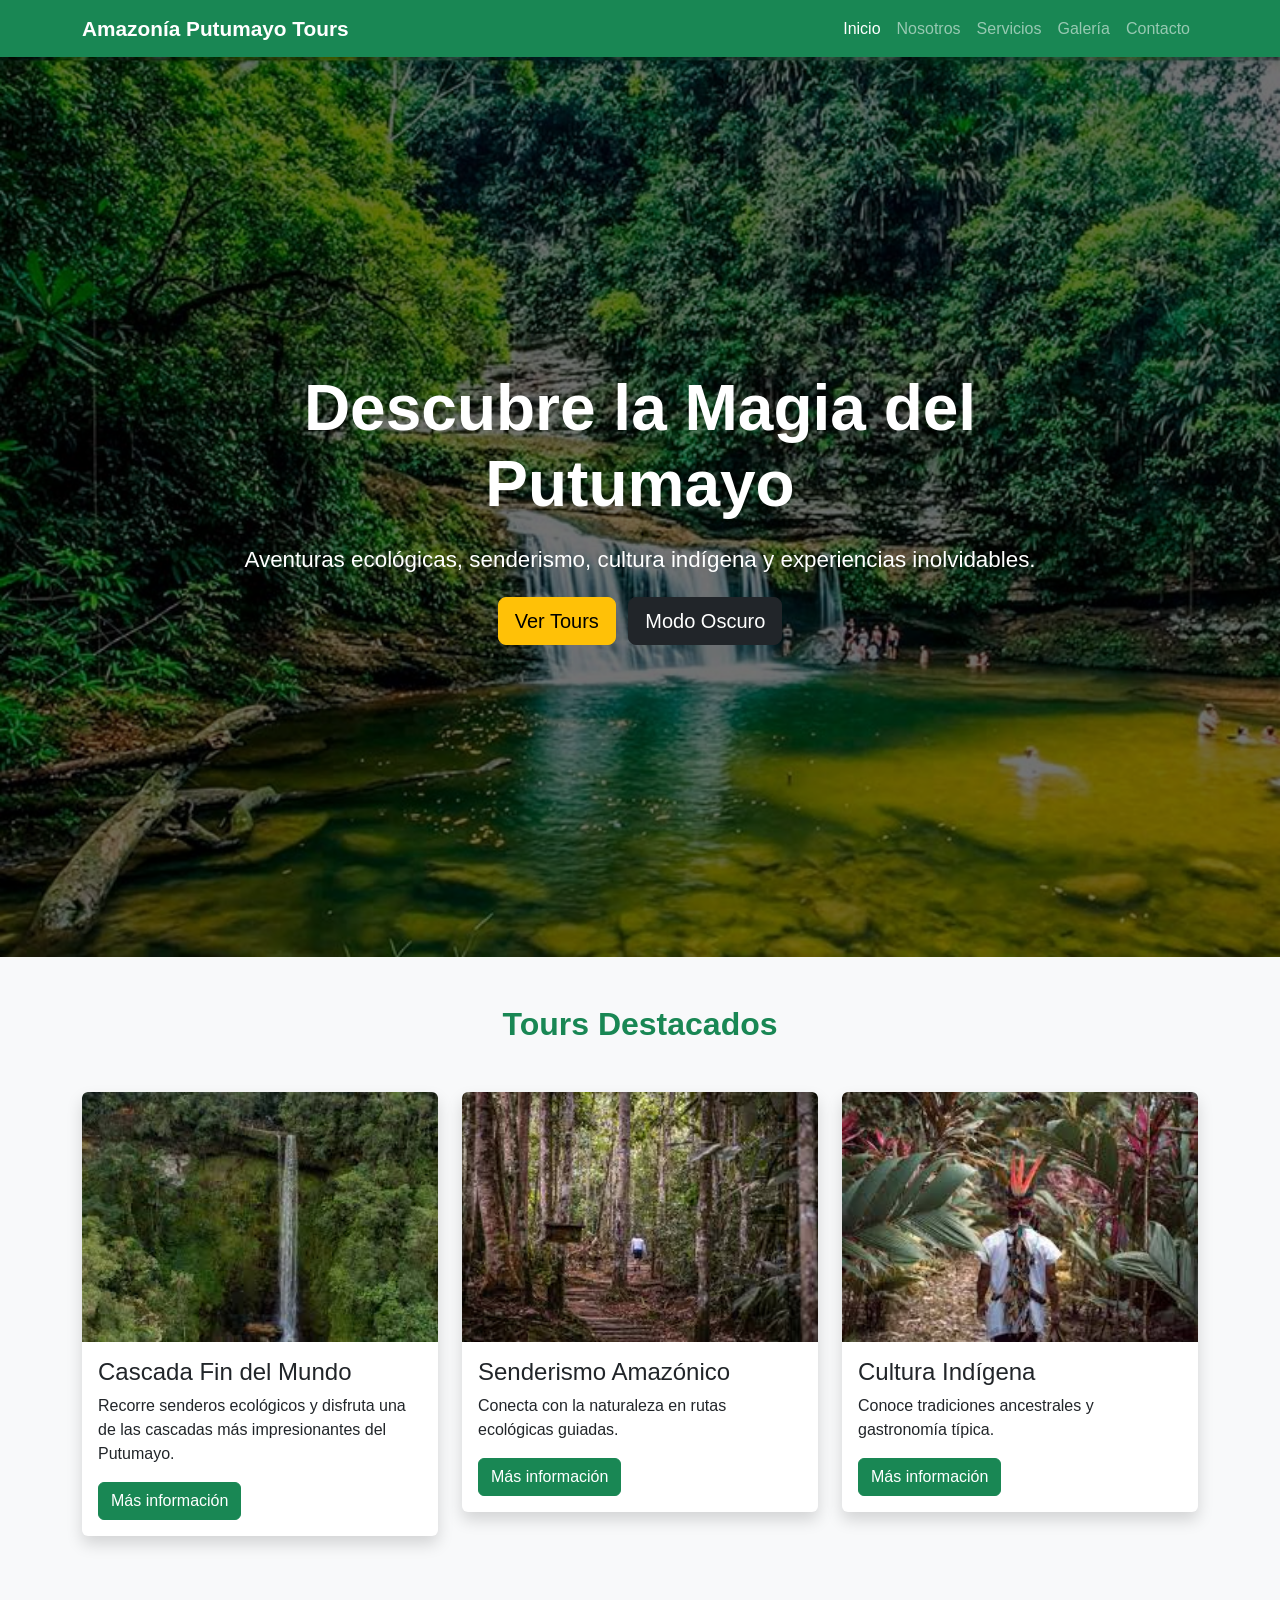
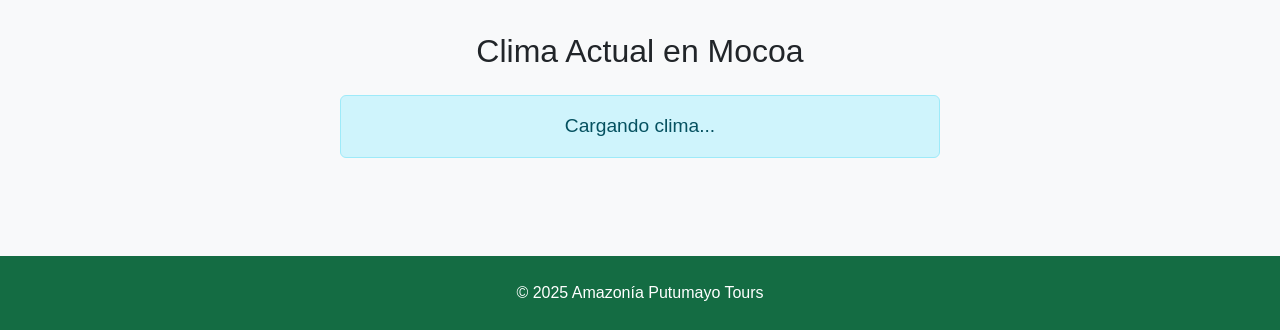
==== index.html @ c5208dfe "Proyecto inicial Amazonia Putumayo Tours" ====
<!DOCTYPE html>
<html lang="es">

<head>

    <meta charset="UTF-8">
    <meta name="viewport" content="width=device-width, initial-scale=1.0">

    <title>Amazonía Putumayo Tours</title>

    <!-- Bootstrap 5 -->
    <link href="https://cdn.jsdelivr.net/npm/bootstrap@5.3.3/dist/css/bootstrap.min.css" rel="stylesheet">

    <!-- CSS -->
    <link rel="stylesheet" href="css/estilos.css">

</head>

<body>

    <!-- NAVBAR -->

    <nav class="navbar navbar-expand-lg navbar-dark bg-success sticky-top">

        <div class="container">

            <a class="navbar-brand fw-bold" href="index.html">
                Amazonía Putumayo Tours
            </a>

            <button class="navbar-toggler"
                    type="button"
                    data-bs-toggle="collapse"
                    data-bs-target="#menu">

                <span class="navbar-toggler-icon"></span>

            </button>

            <div class="collapse navbar-collapse" id="menu">

                <ul class="navbar-nav ms-auto">

                    <li class="nav-item">
                        <a class="nav-link active" href="index.html">
                            Inicio
                        </a>
                    </li>

                    <li class="nav-item">
                        <a class="nav-link" href="nosotros.html">
                            Nosotros
                        </a>
                    </li>

                    <li class="nav-item">
                        <a class="nav-link" href="servicios.html">
                            Servicios
                        </a>
                    </li>

                    <li class="nav-item">
                        <a class="nav-link" href="galeria.html">
                            Galería
                        </a>
                    </li>

                    <li class="nav-item">
                        <a class="nav-link" href="contacto.html">
                            Contacto
                        </a>
                    </li>

                </ul>

            </div>

        </div>

    </nav>

    <!-- HERO -->

    <header class="hero">

        <div class="hero-content">

            <h1 class="display-3 fw-bold">
                Descubre la Magia del Putumayo
            </h1>

            <p class="lead">
                Aventuras ecológicas, senderismo, cultura indígena y experiencias inolvidables.
            </p>

            <a href="servicios.html"
               class="btn btn-warning btn-lg me-2">

                Ver Tours

            </a>

            <button
                class="btn btn-dark btn-lg"
                onclick="cambiarTema()">

                Modo Oscuro

            </button>

        </div>

    </header>

    <!-- TOURS -->

    <main>

        <section class="container py-5">

            <h2 class="text-center section-title mb-5">

                Tours Destacados

            </h2>

            <div class="row g-4">

                <!-- CARD 1 -->

                <div class="col-md-4">

                    <div class="card shadow">

                        <img src="img/tour1.jfif"
                             class="card-img-top"
                             alt="Cascada Fin del Mundo">

                        <div class="card-body">

                            <h4>Cascada Fin del Mundo</h4>

                            <p>
                                Recorre senderos ecológicos y disfruta una de las cascadas más impresionantes del Putumayo.
                            </p>

                            <a href="servicios.html"
                               class="btn btn-success">

                                Más información

                            </a>

                        </div>

                    </div>

                </div>

                <!-- CARD 2 -->

                <div class="col-md-4">

                    <div class="card shadow">

                        <img src="img/tour2.jfif"
                             class="card-img-top"
                             alt="Senderismo">

                        <div class="card-body">

                            <h4>Senderismo Amazónico</h4>

                            <p>
                                Conecta con la naturaleza en rutas ecológicas guiadas.
                            </p>

                            <a href="servicios.html"
                               class="btn btn-success">

                                Más información

                            </a>

                        </div>

                    </div>

                </div>

                <!-- CARD 3 -->

                <div class="col-md-4">

                    <div class="card shadow">

                        <img src="img/tour3.jfif"
                             class="card-img-top"
                             alt="Cultura Indígena">

                        <div class="card-body">

                            <h4>Cultura Indígena</h4>

                            <p>
                                Conoce tradiciones ancestrales y gastronomía típica.
                            </p>

                            <a href="servicios.html"
                               class="btn btn-success">

                                Más información

                            </a>

                        </div>

                    </div>

                </div>

            </div>

        </section>

        <!-- CLIMA -->

        <section class="container py-5">

            <h2 class="text-center mb-4">

                Clima Actual en Mocoa

            </h2>

            <div id="clima"
                 class="alert alert-info text-center clima-box">

                Cargando clima...

            </div>

        </section>

    </main>

    <!-- MODAL -->

    <div class="modal fade"
         id="modalTour1">

        <div class="modal-dialog">

            <div class="modal-content">

                <div class="modal-header">

                    <h5 class="modal-title">

                        Cascada Fin del Mundo

                    </h5>

                    <button
                        class="btn-close"
                        data-bs-dismiss="modal">

                    </button>

                </div>

                <div class="modal-body">

                    <p>
                        Una experiencia única en Mocoa donde podrás disfrutar de paisajes naturales, senderismo y biodiversidad amazónica.
                    </p>

                </div>

            </div>

        </div>

    </div>

    <!-- FOOTER -->

    <footer class="text-center">

        <div class="container">

            <p class="mb-0">

                © 2025 Amazonía Putumayo Tours

            </p>

        </div>

    </footer>

    <!-- JS -->

    <script src="js/script.js"></script>

    <script src="https://cdn.jsdelivr.net/npm/bootstrap@5.3.3/dist/js/bootstrap.bundle.min.js"></script>

</body>

</html>
---- css/estilos.css ----
/* =========================
   CONFIGURACIÓN GENERAL
========================= */

*{
    margin:0;
    padding:0;
    box-sizing:border-box;
}

html{
    scroll-behavior:smooth;
}

body{
    font-family:'Segoe UI',sans-serif;
    overflow-x:hidden;
    background:#f8f9fa;
}

/* =========================
   NAVBAR
========================= */

.navbar{
    box-shadow:0 2px 10px rgba(0,0,0,.2);
}

.navbar-brand{
    font-size:1.3rem;
}

/* =========================
   HERO
========================= */

.hero{
    height:100vh;
    background:url('../img/hero.jpg');
    background-size:cover;
    background-position:center;
    position:relative;
    display:flex;
    justify-content:center;
    align-items:center;
}

.hero::before{
    content:"";
    position:absolute;
    top:0;
    left:0;
    width:100%;
    height:100%;
    background:rgba(0,0,0,.55);
}

.hero-content{
    position:relative;
    z-index:2;
    text-align:center;
    color:white;
    max-width:900px;
}

.hero h1{
    font-size:4rem;
    font-weight:700;
}

.hero p{
    font-size:1.4rem;
    margin:20px 0;
}

/* =========================
   BOTONES
========================= */

.btn{
    transition:.3s;
}

.btn:hover{
    transform:translateY(-3px);
}

/* =========================
   TITULOS
========================= */

.section-title{
    color:#198754;
    font-weight:bold;
}

/* =========================
   CARDS
========================= */

.card{
    border:none;
    overflow:hidden;
    transition:.4s;
}

.card:hover{
    transform:translateY(-10px);
    box-shadow:0 10px 25px rgba(0,0,0,.2);
}

.card img{
    height:250px;
    object-fit:cover;
}

/* =========================
   GALERIA
========================= */

.galeria img{
    width:100%;
    height:250px;
    object-fit:cover;
    border-radius:10px;
    transition:.4s;
    cursor:pointer;
}

.galeria img:hover{
    transform:scale(1.05);
}

/* =========================
   CLIMA
========================= */

.clima-box{
    max-width:600px;
    margin:auto;
    font-size:1.2rem;
}

/* =========================
   ESTADISTICAS
========================= */

.stats{
    background:#198754;
    color:white;
    padding:50px 0;
}

.stats h2{
    font-size:3rem;
}

/* =========================
   FOOTER
========================= */

footer{
    background:#146c43;
    color:white;
    padding:25px;
    margin-top:50px;
}

/* =========================
   MODO OSCURO
========================= */

.dark-mode{
    background:#121212;
    color:white;
}

.dark-mode .card{
    background:#1f1f1f;
    color:white;
}

.dark-mode footer{
    background:#000;
}

/* =========================
   ANIMACIONES
========================= */

.fade-up{
    animation:fadeUp 1s ease;
}

@keyframes fadeUp{

    from{
        opacity:0;
        transform:translateY(30px);
    }

    to{
        opacity:1;
        transform:translateY(0);
    }

}

/* =========================
   RESPONSIVE
========================= */

@media(max-width:768px){

.hero h1{
font-size:2.3rem;
}

.hero p{
font-size:1rem;
}

}
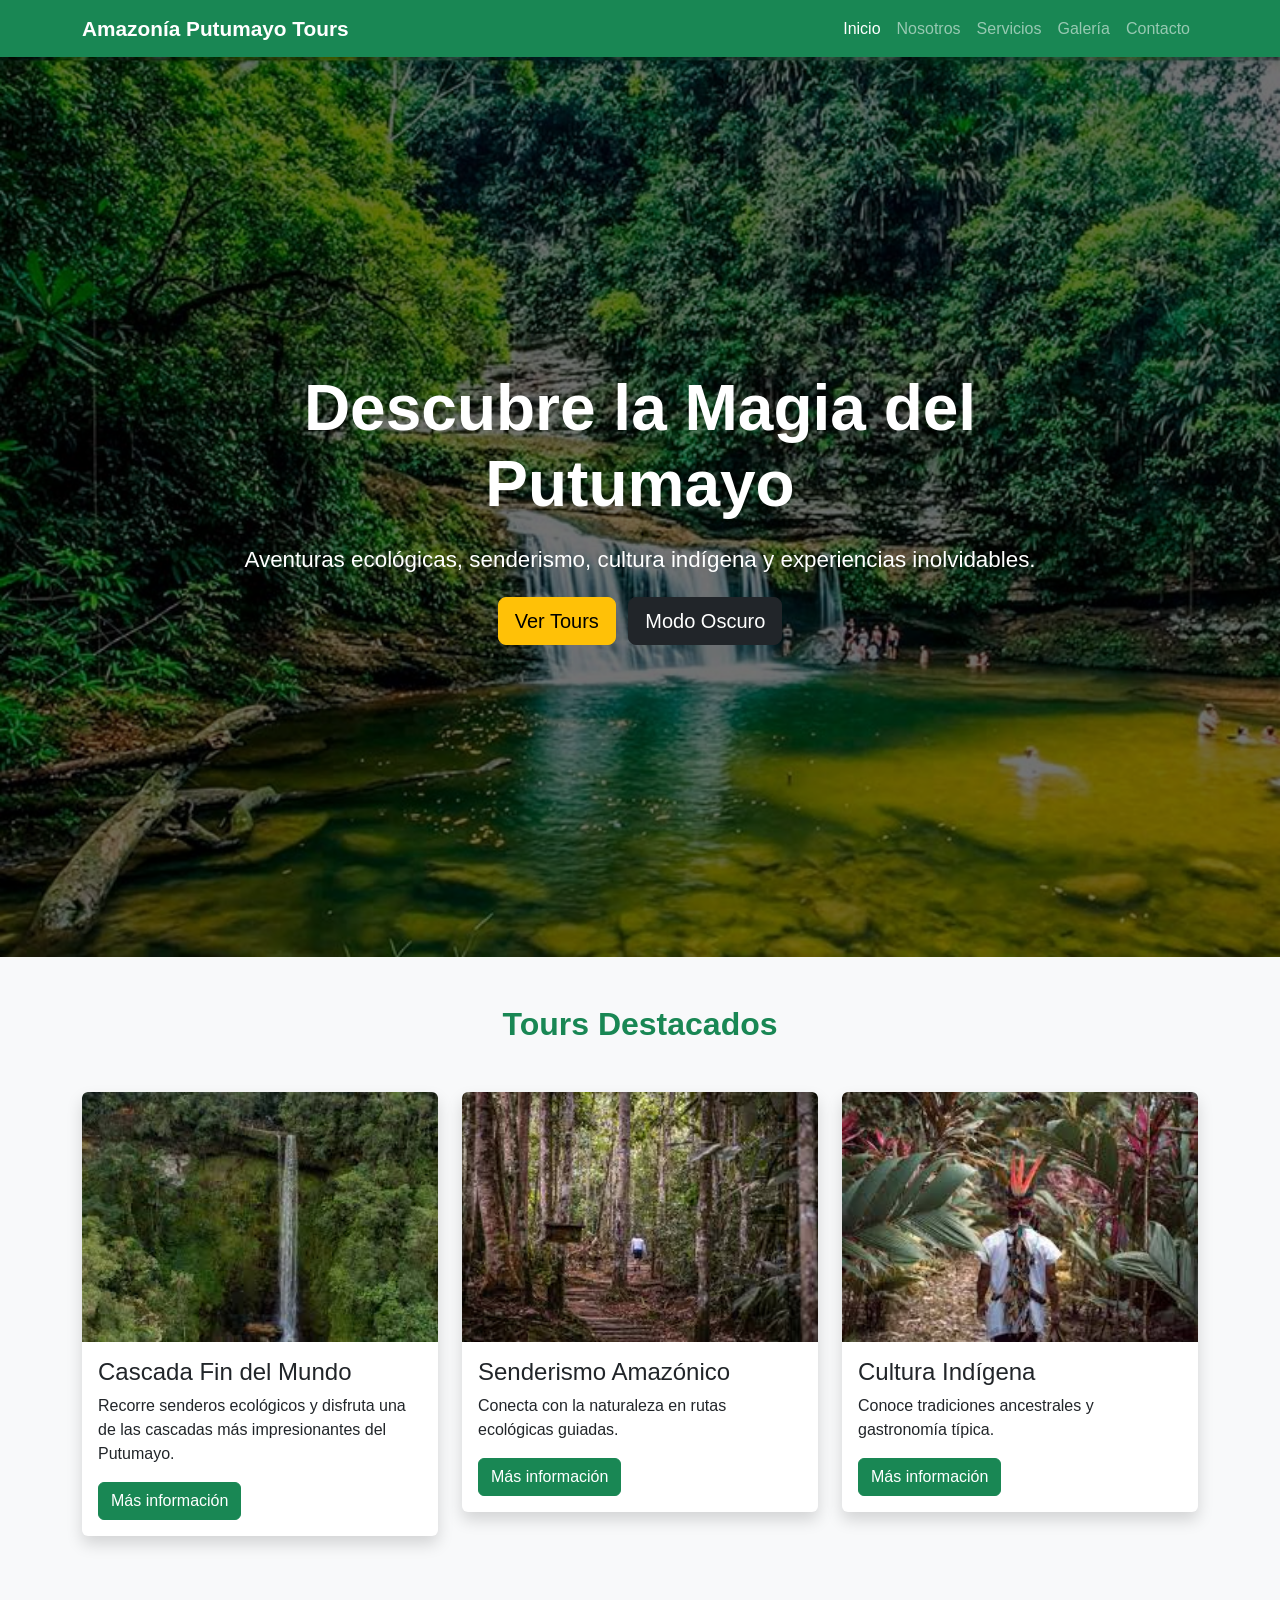
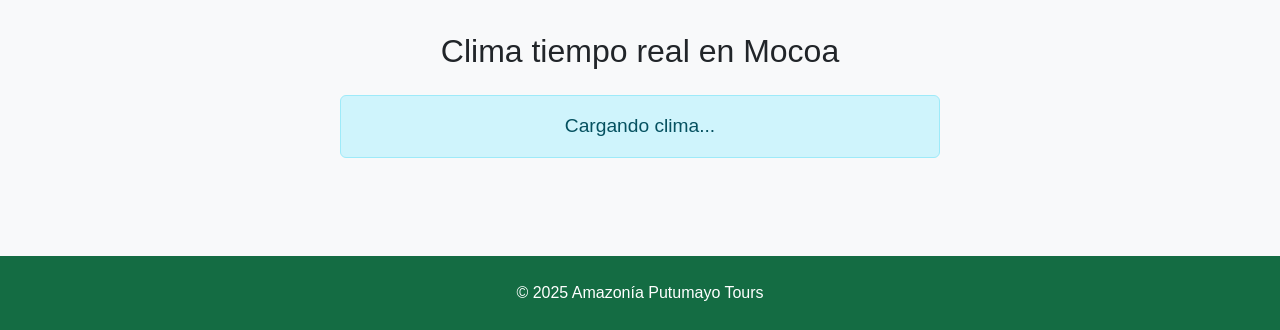
==== commit 1d92439e: "actulice el index.html" ====
--- a/index.html
+++ b/index.html
@@ -8,7 +8,7 @@
 
     <title>Amazonía Putumayo Tours</title>
 
-    <!-- Bootstrap 5 -->
+    <!-- Bootstrap -->
     <link href="https://cdn.jsdelivr.net/npm/bootstrap@5.3.3/dist/css/bootstrap.min.css" rel="stylesheet">
 
     <!-- CSS -->
@@ -229,8 +229,7 @@
 
             <h2 class="text-center mb-4">
 
-                Clima Actual en Mocoa
-
+                Clima tiempo real en Mocoa
             </h2>
 
             <div id="clima"
--- a/css/estilos.css
+++ b/css/estilos.css
@@ -1,6 +1,5 @@
-/* =========================
-   CONFIGURACIÓN GENERAL
-========================= */
+
+/*CONFIGURACIÓN GENERAL*/
 
 *{
     margin:0;
@@ -18,9 +17,7 @@
     background:#f8f9fa;
 }
 
-/* =========================
-   NAVBAR
-========================= */
+/*NAVBAR*/
 
 .navbar{
     box-shadow:0 2px 10px rgba(0,0,0,.2);
@@ -30,9 +27,7 @@
     font-size:1.3rem;
 }
 
-/* =========================
-   HERO
-========================= */
+/* HERO */
 
 .hero{
     height:100vh;
@@ -73,9 +68,7 @@
     margin:20px 0;
 }
 
-/* =========================
-   BOTONES
-========================= */
+/* BOTONES */
 
 .btn{
     transition:.3s;
@@ -85,18 +78,14 @@
     transform:translateY(-3px);
 }
 
-/* =========================
-   TITULOS
-========================= */
+/* TITULOS */
 
 .section-title{
     color:#198754;
     font-weight:bold;
 }
 
-/* =========================
-   CARDS
-========================= */
+/* CARDS */
 
 .card{
     border:none;
@@ -114,9 +103,7 @@
     object-fit:cover;
 }
 
-/* =========================
-   GALERIA
-========================= */
+/* GALERIA */
 
 .galeria img{
     width:100%;
@@ -131,9 +118,7 @@
     transform:scale(1.05);
 }
 
-/* =========================
-   CLIMA
-========================= */
+/* CLIMA */
 
 .clima-box{
     max-width:600px;
@@ -141,9 +126,7 @@
     font-size:1.2rem;
 }
 
-/* =========================
-   ESTADISTICAS
-========================= */
+/* ESTADISTICA */
 
 .stats{
     background:#198754;
@@ -155,9 +138,7 @@
     font-size:3rem;
 }
 
-/* =========================
-   FOOTER
-========================= */
+/* FOOTER */
 
 footer{
     background:#146c43;
@@ -166,9 +147,7 @@
     margin-top:50px;
 }
 
-/* =========================
-   MODO OSCURO
-========================= */
+/* MODO OSCURO */
 
 .dark-mode{
     background:#121212;
@@ -184,9 +163,7 @@
     background:#000;
 }
 
-/* =========================
-   ANIMACIONES
-========================= */
+/* ANIMACIONES */
 
 .fade-up{
     animation:fadeUp 1s ease;
@@ -206,9 +183,7 @@
 
 }
 
-/* =========================
-   RESPONSIVE
-========================= */
+/* RESPONSIVE */
 
 @media(max-width:768px){
 
